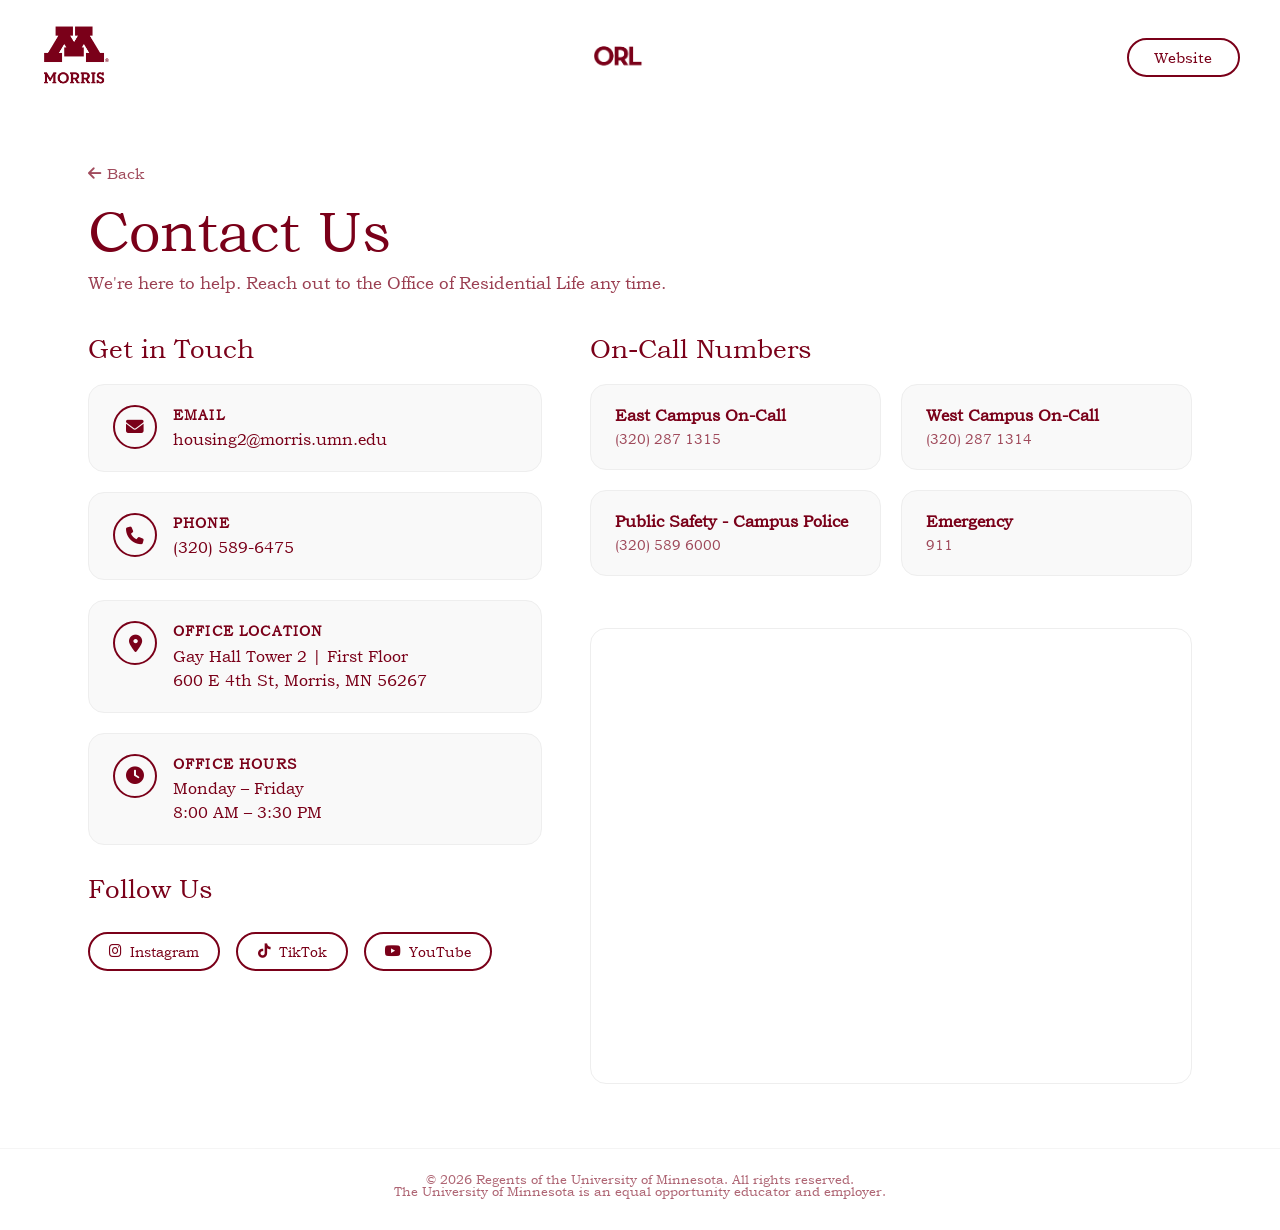
==== contact.html @ abf6d90f "Significant changes | Split into multiple pages" ====
<!DOCTYPE html>
<html lang="en">
  <head>
    <meta charset="utf-8" />
    <meta http-equiv="X-UA-Compatible" content="IE=edge" />
    <title>Contact Us – Office of Residential Life</title>
    <meta name="description" content="Contact the Office of Residential Life at University of Minnesota Morris" />
    <meta name="viewport" content="width=device-width, initial-scale=1" />
    <link rel="stylesheet" href="page.css" />
    <link rel="stylesheet" href="https://cdnjs.cloudflare.com/ajax/libs/font-awesome/6.5.0/css/all.min.css" />
    
    <link rel="icon" type="image/png" href="images/umn-logo.png">
  </head>

  <body>

    <!-- ── Navigation ────────────────────────────────────── -->
    <nav class="nav" aria-label="Main navigation">
      <a href="#">
        <img src="images/umn-logo-maroon.png" alt="University of Minnesota logo" width="70" />
      </a>

      <ul class="nav__links">
        <li>
          <a href="#">
            <img src="images/orl logo maroon.png" alt="Office of Residential Life logo" width="50" />
          </a>
        </li>
      </ul>

      <a href="https://morris.umn.edu/student-life/housing-and-dining/residential-life/residence-hall-community-information" class="btn btn--outline">Website</a>
    </nav>


    <!-- ── Hero ──────────────────────────────────────────── -->
    <div class="subpage-hero">
      <a href="index.html" class="back-link">
        <i class="fa-solid fa-arrow-left"></i> Back
      </a>
      <h1>Contact Us</h1>
      <p>We're here to help. Reach out to the Office of Residential Life any time.</p>
    </div>

    <!-- ── Contact Content ───────────────────────────────── -->
    <div class="subpage-content">
      <div class="contact-grid">

        <!-- Left column: contact methods -->
        <div class="contact-block">
          <h2>Get in Touch</h2>

          <div class="contact-item">
            <div class="contact-item__icon">
              <i class="fa-solid fa-envelope"></i>
            </div>
            <div class="contact-item__body">
              <h3>Email</h3>
              <a href="mailto:housing2@morris.umn.edu">housing2@morris.umn.edu</a>
            </div>
          </div>

          <div class="contact-item">
            <div class="contact-item__icon">
              <i class="fa-solid fa-phone"></i>
            </div>
            <div class="contact-item__body">
              <h3>Phone</h3>
              <a href="tel:+13205896022">(320) 589-6475</a>
            </div>
          </div>

          <div class="contact-item">
            <div class="contact-item__icon">
              <i class="fa-solid fa-location-dot"></i>
            </div>
            <div class="contact-item__body">
              <h3>Office Location</h3>
              <p>Gay Hall Tower 2 | First Floor <br />
              600 E 4th St, Morris, MN 56267</p>
            </div>
          </div>

          <div class="contact-item">
            <div class="contact-item__icon">
              <i class="fa-solid fa-clock"></i>
            </div>
            <div class="contact-item__body">
              <h3>Office Hours</h3>
              <p>Monday – Friday<br />8:00 AM – 3:30 PM</p>
            </div>
          </div>

          <!-- Social Media -->
          <h2 style="margin-top: 0.5rem;">Follow Us</h2>
          <div class="social-row">
            <a href="https://instagram.com/ummreslife/" target="_blank" class="social-chip">
              <i class="fa-brands fa-instagram"></i> Instagram
            </a>
            <a href="https://www.tiktok.com/@ummreslife" target="_blank" class="social-chip">
              <i class="fa-brands fa-tiktok"></i> TikTok
            </a>
            <a href="https://www.youtube.com/@ummreslife" target="_blank" class="social-chip">
              <i class="fa-brands fa-youtube"></i> YouTube
            </a>
          </div>
        </div>

        <!-- Right column: staff + map placeholder -->
        <div class="contact-block">
          <h2>On-Call Numbers</h2>

          <div class="staff-grid">
            <div class="staff-card">
              <h3>East Campus On-Call</h3>
              <p>(320) 287 1315</p>
            </div>
            <div class="staff-card">
              <h3>West Campus On-Call</h3>
              <p>(320) 287 1314</p>
            </div>
            <div class="staff-card">
              <h3>Public Safety - Campus Police</h3>
              <p>(320) 589 6000</p>
            </div>
            <div class="staff-card">
              <h3>Emergency</h3>
              <p>911</p>
            </div>
          </div>

          <!-- Embedded map -->
          <div style="margin-top: 2rem; border-radius: 1rem; overflow: hidden; border: 1.5px solid #eee;">
            <iframe
              title="UMN Morris campus map"
              src="https://www.google.com/maps/embed?pb=!1m13!1m8!1m3!1d698.0224126225943!2d-95.899838!3d45.5887425!3m2!1i1024!2i768!4f13.1!3m2!1m1!2zNDXCsDM1JzE5LjUiTiA5NcKwNTQnMDAuMSJX!5e0!3m2!1sen!2sus!4v1781042083884!5m2!1sen!2sus" width="600" height="450" style="border:0;" allowfullscreen="" loading="lazy" referrerpolicy="no-referrer-when-downgrade"
              width="100%"
              height="260"
              style="border:0; display:block;"
              allowfullscreen=""
              loading="lazy"
              referrerpolicy="no-referrer-when-downgrade">
            </iframe>
          </div>
        </div>

      </div>
    </div>

    <!-- ── Footer ─────────────────────────────────────────── -->
    <footer>
      <p>© 2026 Regents of the University of Minnesota. All rights reserved.</p>
      <p>The University of Minnesota is an equal opportunity educator and employer.</p>
    </footer>

  </body>
</html>
---- page.css ----
/* ── CSS Variables ─────────────────────────────────────── */
:root {
  --maroon:        #7a0019;
  --maroon-deeper: #5a0012;
  --gold:          #ffcc33;
  --gold-light:    #ffe066;
  --white:         #ffffff;
  --off-white:     #f9f9f9;
  --border:        #d4001a;
  --text-main:     #7a0019;
  --nav-height:    72px;
}

@font-face {
  font-family: 'Bookman Old Style';
  src: url('fonts/bookman.TTF') format('truetype');
  font-weight: normal;
  font-style: normal;
  font-display: swap;
}


/* ── Reset / Base ──────────────────────────────────────── */
*, *::before, *::after {
  box-sizing: border-box;
  margin: 0;
  padding: 0;
}

html {
  scroll-behavior: smooth;
}

body {
  font-family: 'Bookman Old Style', 'Bookman', 'URW Bookman L', Georgia, serif;
  background: var(--white);
  color: var(--text-main);
  min-height: 100vh;
  display: flex;
  flex-direction: column;
  overflow-x: hidden;
}

/* ── Splash Screen ─────────────────────────────────────── */
.splash {
  position: fixed;
  inset: 0;
  background: #ffffff;
  z-index: 200;
  display: flex;
  align-items: center;
  justify-content: center;
  transition: opacity 0.5s ease;
}

.splash.hidden {
  opacity: 0;
  pointer-events: none;
}

@keyframes fadeIn {
  to { opacity: 1; }
}

.fade-in {
  opacity: 0;
  animation: fadeIn 0.9s ease-in forwards;
}

/* ── Navigation ────────────────────────────────────────── */
.nav {
  position: sticky;
  top: 0;
  z-index: 100;
  display: flex;
  align-items: center;
  justify-content: space-between;
  gap: 2rem;
  padding: 1.25rem 2.5rem;
  background-color: transparent;
  backdrop-filter: blur(5px);
  border-bottom: 1px solid rgba(255,255,255,0.1);
}

.nav__links {
  display: flex;
  list-style: none;
  align-items: center;
  gap: 1.5rem;
  flex-wrap: wrap;
}

.nav__links a {
  text-decoration: none;
  color: var(--gold);
  font-family: 'neutra', 'Georgia', serif;
  font-size: 1rem;
}

.nav__links a:hover { color: #fff; }

.btn {
  display: inline-block;
  padding: 0.5rem 1.6rem;
  border-radius: 999px;
  border: 2px solid transparent;
  font-family: 'Bookman Old Style', 'Bookman', 'URW Bookman L', Georgia, serif;
  font-size: 0.95rem;
  cursor: pointer;
  text-decoration: none;
  white-space: nowrap;
  transition: background 0.2s, color 0.2s;
}

.btn--outline {
  background: transparent;
  color: var(--maroon);
  border-color: var(--maroon);
}

.btn--outline:hover {
  background: var(--maroon);
  color: var(--white);
}

/* ── Main ──────────────────────────────────────────────── */
main {
  flex: 1;
  display: flex;
  flex-direction: column;
  align-items: center;
  padding: 3.5rem 2rem 3rem;
  gap: 3rem;
}

/* ── Page Title ────────────────────────────────────────── */
.page-title {
  font-family: 'Bookman Old Style', 'Bookman', 'URW Bookman L', Georgia, serif;
  font-size: clamp(2.4rem, 6vw, 5rem);
  font-weight: 400;
  color: var(--maroon);
  text-align: center;
  line-height: 1.1;
  letter-spacing: -0.01em;
}

/* ── Launcher Grid ─────────────────────────────────────── */
.launcher-grid {
  display: grid;
  grid-template-columns: repeat(4, 1fr);
  gap: 3rem;
  width: 100%;
  max-width: 1000px;
}

/* ── Launcher Card ─────────────────────────────────────── */
.launcher-card {
  display: flex;
  flex-direction: column;
  align-items: center;
  gap: 0.85rem;
  text-decoration: none;
  color: var(--maroon);
  cursor: pointer;
}

/* The bordered square box */
.launcher-card__box {
  width: 100%;
  aspect-ratio: 1 / 1;
  border: 2.5px solid var(--maroon);
  border-radius: 2.3rem;
  background: var(--white);
  display: flex;
  align-items: center;
  justify-content: center;
  overflow: hidden;
  transition: background 0.22s ease, transform 0.18s ease, box-shadow 0.22s ease;
}

.launcher-card:hover .launcher-card__box {
  transform: translateY(-4px);
}

/* Image fills most of the box */
.launcher-card__img {
  width: 82%;
  height: 82%;
  object-fit: contain;
  display: block;
}

/* Label sits below the box */
.launcher-card__label {
  font-family: 'Bookman Old Style', 'Bookman', 'URW Bookman L', Georgia, serif;
  font-size: clamp(0.9rem, 1.8vw, 1.05rem);
  font-weight: 600;
  text-align: center;
  color: var(--maroon);
  line-height: 1.2;
}

/* ── Footer ────────────────────────────────────────────── */
footer {
  text-align: center;
  padding: 1.5rem 1rem 2rem;
  font-family: 'Bookman Old Style', 'Bookman', 'URW Bookman L', Georgia, serif;
  font-size: 0.8rem;
  color: var(--maroon);
  opacity: 0.6;
  line-height: 1;
  border-top: 1px solid #eee;
}


/* ──────────────────────────────────────────────────────── */
/* SHARED: Sub-page styles (tours.html, contact.html, etc.) */
/* ──────────────────────────────────────────────────────── */

/* ── Back link ─────────────────────────────────────────── */
.back-link {
  display: inline-flex;
  align-items: center;
  gap: 0.4rem;
  color: var(--maroon);
  text-decoration: none;
  font-family: 'Bookman Old Style', 'Bookman', 'URW Bookman L', Georgia, serif;
  font-size: 0.95rem;
  opacity: 0.7;
  transition: opacity 0.2s;
}

.back-link:hover { opacity: 1; }

/* ── Sub-page hero ─────────────────────────────────────── */
.subpage-hero {
  padding: 3rem 3rem 1.5rem;
  max-width: 1200px;
  margin: 0 auto;
  width: 100%;
}

.subpage-hero h1 {
  font-family: 'Bookman Old Style', 'Bookman', 'URW Bookman L', Georgia, serif;
  font-size: clamp(2rem, 5vw, 3.5rem);
  font-weight: 400;
  color: var(--maroon);
  text-align: left;
  margin-top: 1rem;
}

.subpage-hero p {
  font-size: 1.05rem;
  color: var(--maroon);
  opacity: 0.75;
  margin-top: 0.5rem;
}

/* ── Sub-page content wrapper ──────────────────────────── */
.subpage-content {
  padding: 1rem 3rem 4rem;
  max-width: 1200px;
  margin: 0 auto;
  width: 100%;
}


/* ── Tours Grid ────────────────────────────────────────── */
.tours-grid {
  display: grid;
  grid-template-columns: repeat(3, 1fr);
  gap: 1.75rem;
}

.card {
  border-radius: 1rem;
  overflow: hidden;
  background-color: var(--white);
  border: 1.5px solid #eee;
  display: flex;
  flex-direction: column;
  transition: transform 0.2s, background 0.2s, box-shadow 0.2s;
}

.card:last-child {
  grid-column: 1 / -1;
  max-width: 380px;
  justify-self: center;
}

.card:hover {
  transform: translateY(-6px);
  background-color: var(--maroon);
  box-shadow: 0 8px 24px rgba(122, 0, 25, 0.15);
}

.card:hover .card-content h3 { color: var(--gold); }
.card:hover .card-content p  { color: var(--gold-light); }
.card:hover .card-content a  { border-color: var(--gold); color: var(--gold); }
.card:hover .card-content a:hover { background: var(--gold); color: var(--maroon); }

.card img {
  width: 100%;
  height: 200px;
  object-fit: cover;
  display: block;
  flex-shrink: 0;
}

.card-content {
  padding: 1.1rem 1.25rem 1.35rem;
  display: flex;
  flex-direction: column;
  gap: 0.4rem;
  flex-grow: 1;
}

.card-content h3 {
  font-family: 'Bookman Old Style', 'Bookman', 'URW Bookman L', Georgia, serif;
  font-size: 1.1rem;
  font-weight: 600;
  color: var(--maroon);
}

.card-content p {
  font-family: 'Bookman Old Style', 'Bookman', 'URW Bookman L', Georgia, serif;
  font-size: 0.9rem;
  color: #555;
  line-height: 1.5;
  transition: color 0.2s;
}

.card-content a {
  display: inline-block;
  margin-top: 0.75rem;
  padding: 0.45rem 1.2rem;
  border: 2px solid var(--maroon);
  border-radius: 999px;
  font-family: 'Bookman Old Style', 'Bookman', 'URW Bookman L', Georgia, serif;
  font-size: 0.85rem;
  color: var(--maroon);
  text-decoration: none;
  width: fit-content;
  transition: background 0.2s, color 0.2s;
}

/* ── Contact Page ──────────────────────────────────────── */
.contact-grid {
  display: grid;
  grid-template-columns: 1fr 1fr;
  gap: 3rem;
  align-items: start;
}

.contact-block {
  display: flex;
  flex-direction: column;
  gap: 1.25rem;
}

.contact-block h2 {
  font-family: 'Bookman Old Style', 'Bookman', 'URW Bookman L', Georgia, serif;
  font-size: 1.6rem;
  font-weight: 400;
  color: var(--maroon);
}

.contact-item {
  display: flex;
  align-items: flex-start;
  gap: 1rem;
  padding: 1.25rem 1.5rem;
  border: 1.5px solid #eee;
  border-radius: 1rem;
  background: var(--off-white);
  transition: border-color 0.2s, box-shadow 0.2s;
}

.contact-item:hover {
  border-color: var(--maroon);
}

.contact-item__icon {
  width: 44px;
  height: 44px;
  border-radius: 50%;
  border: 2px solid var(--maroon);
  display: flex;
  align-items: center;
  justify-content: center;
  font-size: 1.1rem;
  color: var(--maroon);
  flex-shrink: 0;
}

.contact-item__body h3 {
  font-family: 'Bookman Old Style', 'Bookman', 'URW Bookman L', Georgia, serif;
  font-size: 0.9rem;
  font-weight: 700;
  color: var(--maroon);
  text-transform: uppercase;
  letter-spacing: 0.08em;
  margin-bottom: 0.2rem;
}

.contact-item__body p,
.contact-item__body a {
  font-family: 'Bookman Old Style', 'Bookman', 'URW Bookman L', Georgia, serif;
  font-size: 1rem;
  color: var(--maroon);
  text-decoration: none;
  line-height: 1.5;
}



/* Social icons on contact page */
.social-row {
  display: flex;
  gap: 1rem;
  flex-wrap: wrap;
  margin-top: 0.5rem;
}

.social-chip {
  display: inline-flex;
  align-items: center;
  gap: 0.5rem;
  padding: 0.5rem 1.2rem;
  border: 2px solid var(--maroon);
  border-radius: 999px;
  color: var(--maroon);
  text-decoration: none;
  font-family: 'Bookman Old Style', 'Bookman', 'URW Bookman L', Georgia, serif;
  font-size: 0.9rem;
  transition: background 0.2s, color 0.2s;
}

.social-chip:hover {
  background: var(--maroon);
  color: var(--white);
}

/* Staff cards */
.staff-grid {
  display: grid;
  grid-template-columns: 1fr 1fr;
  gap: 1.25rem;
}

.staff-card {
  padding: 1.25rem 1.5rem;
  border: 1.5px solid #eee;
  border-radius: 1rem;
  background: var(--off-white);
}

.staff-card h3 {
  font-family: 'Bookman Old Style', 'Bookman', 'URW Bookman L', Georgia, serif;
  font-size: 1rem;
  font-weight: 700;
  color: var(--maroon);
  margin-bottom: 0.25rem;
}

.staff-card p {
  font-family: 'Bookman Old Style', 'Bookman', 'URW Bookman L', Georgia, serif;
  font-size: 0.88rem;
  color: var(--maroon);
  opacity: 0.7;
  line-height: 1.4;
}

/* Applications page */
.apply-cards {
  display: grid;
  grid-template-columns: 1fr 1fr;
  gap: 2rem;
}

.apply-card {
  background: var(--white);
  border: 1.5px solid #eee;
  border-radius: 1.25rem;
  overflow: hidden;
  display: flex;
  flex-direction: column;
  transition: background 0.2s, box-shadow 0.2s, transform 0.2s;
}

.apply-card:hover {
  transform: translateY(-4px);
}

.apply-card__img-wrap {
  width: 100%;
  height: 320px;
  overflow: hidden;
  flex-shrink: 0;
}

.apply-card__img-wrap img {
  width: 100%;
  height: 100%;
  object-fit: cover;
  display: block;
  transition: transform 0.35s ease;
}

.apply-card__body {
  padding: 2rem;
  display: flex;
  flex-direction: column;
  gap: 0.85rem;
  flex-grow: 1;
}

.apply-card__icon {
  width: 52px;
  height: 52px;
  border-radius: 50%;
  border: 2px solid var(--maroon);
  display: flex;
  align-items: center;
  justify-content: center;
  font-size: 1.3rem;
  color: var(--maroon);
  transition: background 0.25s, color 0.25s, border-color 0.25s;
  flex-shrink: 0;
}


.apply-card__body h3 {
  font-family: 'Bookman Old Style', 'Bookman', 'URW Bookman L', Georgia, serif;
  font-size: 1.55rem;
  font-weight: 600;
  color: var(--maroon);
  transition: color 0.25s;
}


.apply-card__body p {
  font-family: 'Bookman Old Style', 'Bookman', 'URW Bookman L', Georgia, serif;
  font-size: 0.97rem;
  color: #555;
  line-height: 1.6;
  transition: color 0.25s;
}


.apply-card__body .btn--pill {
  display: inline-block;
  padding: 0.6rem 1.8rem;
  border: 2px solid var(--maroon);
  border-radius: 999px;
  font-family: 'Bookman Old Style', 'Bookman', 'URW Bookman L', Georgia, serif;
  font-size: 1rem;
  color: var(--maroon);
  background: transparent;
  text-decoration: none;
  cursor: pointer;
  transition: background 0.2s, color 0.2s, border-color 0.2s;
  align-self: flex-start;
  margin-top: auto;
}

.apply-card:hover .apply-card__body .btn--pill {
  border-color: var(--maroon);
  color: var(--maroon);
}

.apply-card:hover .apply-card__body .btn--pill:hover {
  background: var(--maroon);
  color: var(--white);
}


/* ── Responsive ────────────────────────────────────────── */
@media (max-width: 900px) {
  .launcher-grid {
    grid-template-columns: repeat(2, 1fr);
    max-width: 500px;
  }

  .tours-grid {
    grid-template-columns: repeat(2, 1fr);
  }

  .contact-grid {
    grid-template-columns: 1fr;
  }

  .apply-cards {
    grid-template-columns: 1fr;
  }
}

@media (max-width: 600px) {
  .nav {
    padding: 0 1.25rem;
  }

  .nav__center {
    font-size: 1.2rem;
  }

  .launcher-grid {
    grid-template-columns: repeat(2, 1fr);
    gap: 1rem;
    max-width: 360px;
  }

  .launcher-card {
    padding: 1.5rem 0.75rem 1.25rem;
    border-radius: 1.25rem;
  }

  .launcher-card__icon {
    width: 52px;
    height: 52px;
  }

  .subpage-hero,
  .subpage-content {
    padding-left: 1.25rem;
    padding-right: 1.25rem;
  }

  .tours-grid {
    grid-template-columns: 1fr;
  }

  .staff-grid {
    grid-template-columns: 1fr;
  }

  .card:last-child {
    grid-column: unset;
    max-width: 100%;
    justify-self: unset;
  }
}
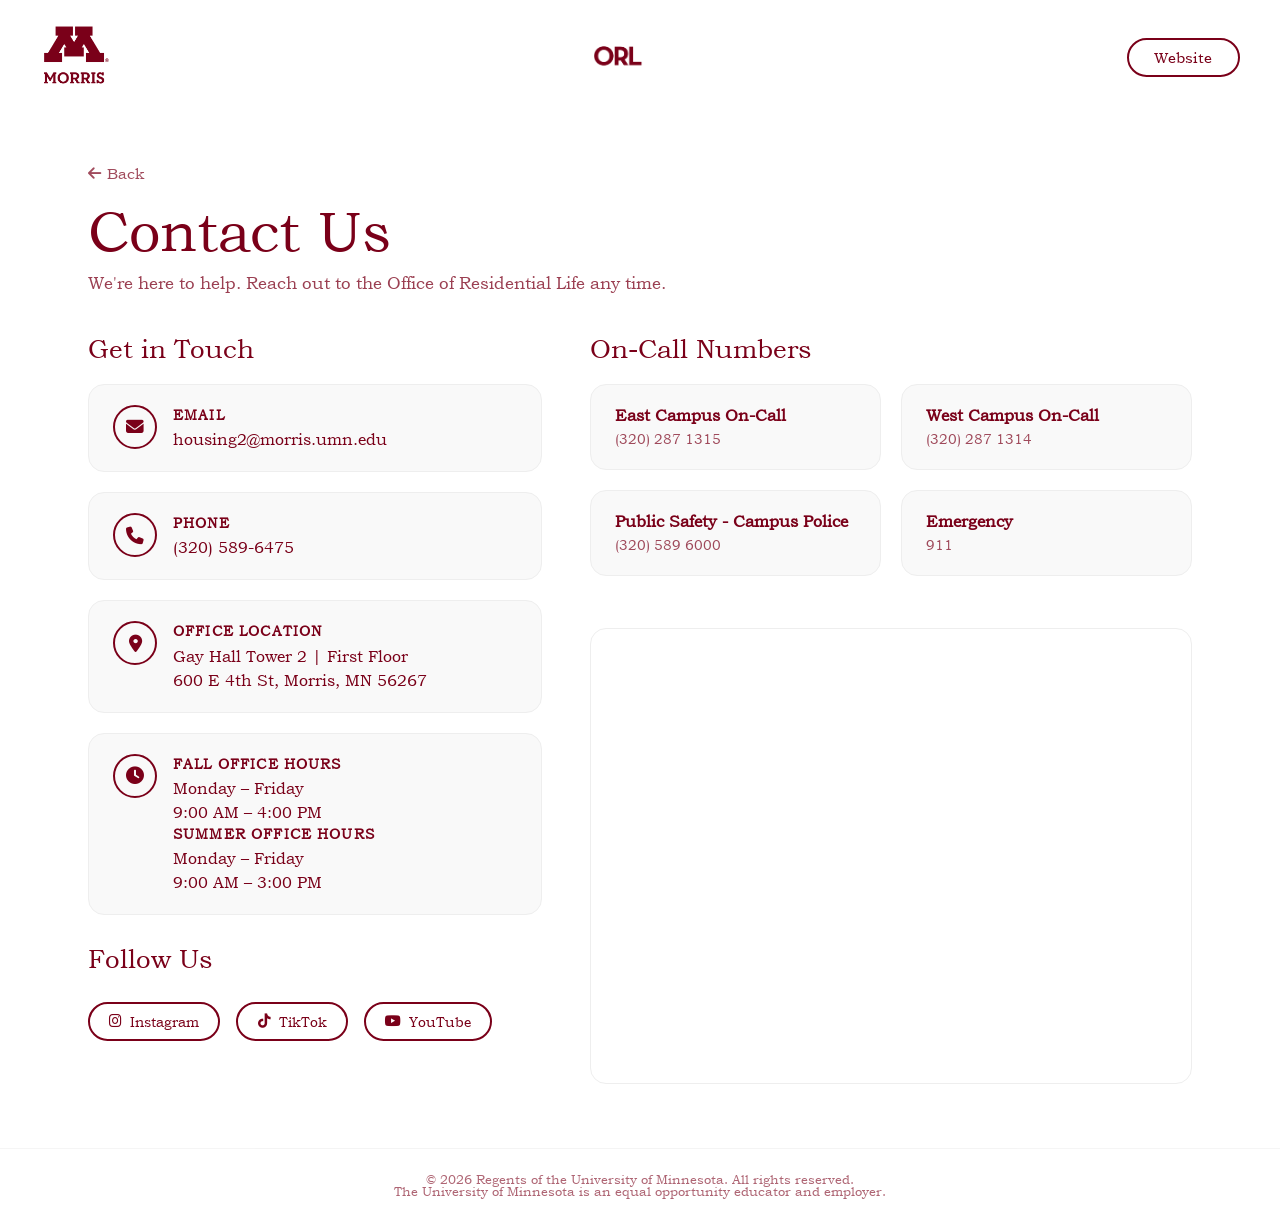
==== commit fcb6e4ea: "changed office hours timing" ====
--- a/contact.html
+++ b/contact.html
@@ -85,8 +85,11 @@
               <i class="fa-solid fa-clock"></i>
             </div>
             <div class="contact-item__body">
-              <h3>Office Hours</h3>
-              <p>Monday – Friday<br />8:00 AM – 3:30 PM</p>
+              <h3>Fall Office Hours</h3>
+              <p>Monday – Friday<br />9:00 AM – 4:00 PM</p>
+
+              <h3>Summer Office Hours</h3>
+              <p>Monday – Friday<br />9:00 AM – 3:00 PM</p>
             </div>
           </div>
 
--- a/page.css
+++ b/page.css
@@ -147,7 +147,7 @@
 /* ── Launcher Grid ─────────────────────────────────────── */
 .launcher-grid {
   display: grid;
-  grid-template-columns: repeat(4, 1fr);
+  grid-template-columns: repeat(5, 1fr);
   gap: 3rem;
   width: 100%;
   max-width: 1000px;
@@ -290,14 +290,7 @@
 
 .card:hover {
   transform: translateY(-6px);
-  background-color: var(--maroon);
-  box-shadow: 0 8px 24px rgba(122, 0, 25, 0.15);
-}
-
-.card:hover .card-content h3 { color: var(--gold); }
-.card:hover .card-content p  { color: var(--gold-light); }
-.card:hover .card-content a  { border-color: var(--gold); color: var(--gold); }
-.card:hover .card-content a:hover { background: var(--gold); color: var(--maroon); }
+}
 
 .card img {
   width: 100%;
